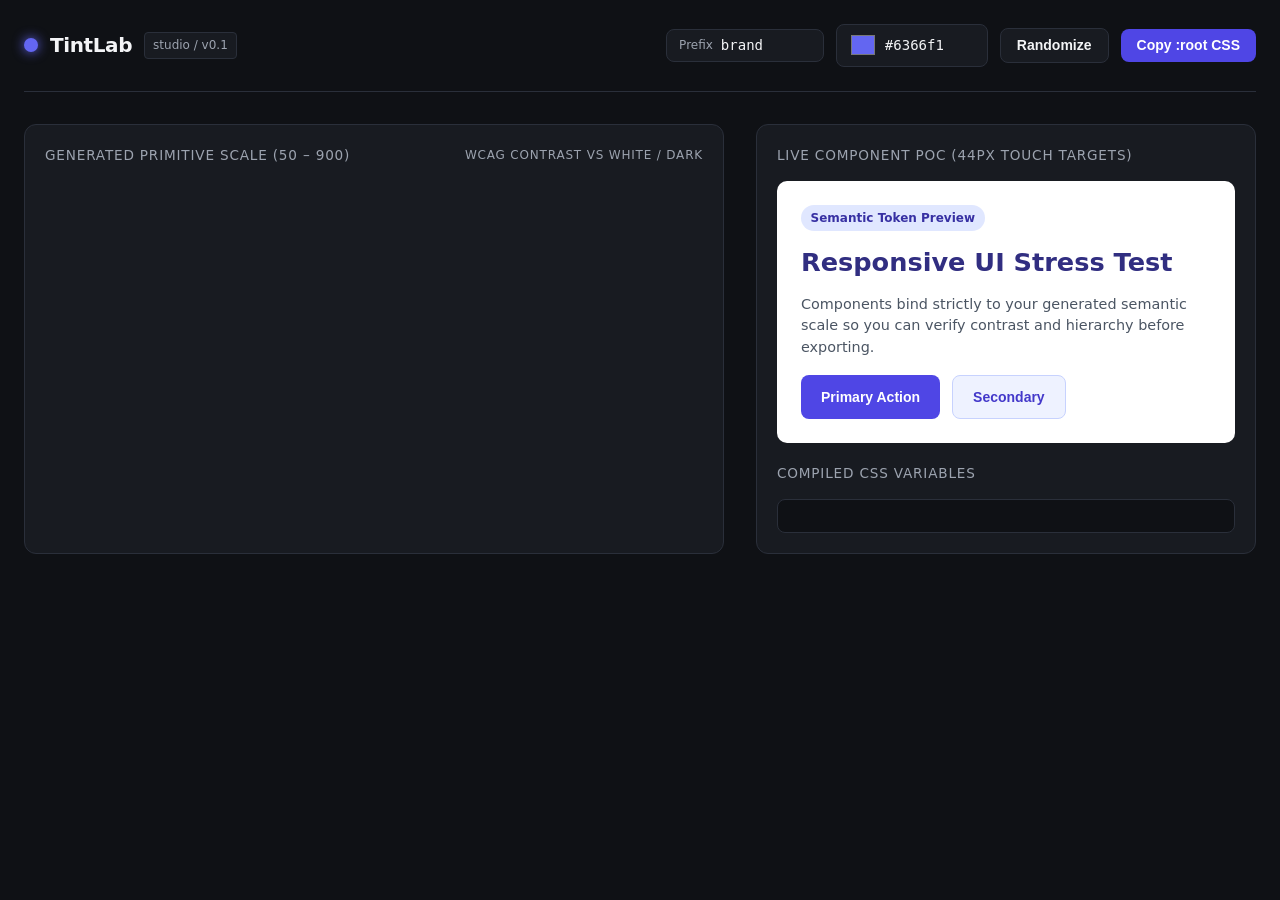
==== studio/index.html @ 398e1f8b "Add initial HTML structure for TintLab studio" ====
<!DOCTYPE html>
<html lang="en">
<head>
  <meta charset="UTF-8" />
  <meta name="viewport" content="width=device-width, initial-scale=1.0" />
  <title>TintLab — Design Token Studio</title>
  <style>
    :root {
      --studio-bg: #0f1115;
      --studio-surface: #181b21;
      --studio-border: #2a2f3a;
      --studio-text: #f3f4f6;
      --studio-muted: #9ca3af;
      --studio-accent: #6366f1;
      --font-sans: system-ui, -apple-system, BlinkMacSystemFont, "Segoe UI", Roboto, sans-serif;
      --font-mono: ui-monospace, SFMono-Regular, Menlo, Monaco, Consolas, monospace;

      /* Dynamic Generated Tokens (Updated by color-picker.js) */
      --color-brand-50: #eef2ff;
      --color-brand-100: #e0e7ff;
      --color-brand-200: #c7d2fe;
      --color-brand-300: #a5b4fc;
      --color-brand-400: #818cf8;
      --color-brand-500: #6366f1;
      --color-brand-600: #4f46e5;
      --color-brand-700: #4338ca;
      --color-brand-800: #3730a3;
      --color-brand-900: #312e81;
    }

    * {
      box-sizing: border-box;
      margin: 0;
      padding: 0;
    }

    body {
      background-color: var(--studio-bg);
      color: var(--studio-text);
      font-family: var(--font-sans);
      line-height: 1.5;
      padding: 1.5rem;
    }

    header {
      display: flex;
      flex-wrap: wrap;
      justify-content: space-between;
      align-items: center;
      gap: 1rem;
      padding-bottom: 1.5rem;
      border-bottom: 1px solid var(--studio-border);
      margin-bottom: 2rem;
    }

    .brand {
      display: flex;
      align-items: center;
      gap: 0.75rem;
    }

    .brand-dot {
      width: 14px;
      height: 14px;
      border-radius: 50%;
      background: var(--color-brand-500);
      box-shadow: 0 0 12px var(--color-brand-500);
    }

    .brand h1 {
      font-size: 1.25rem;
      font-weight: 700;
      letter-spacing: -0.02em;
    }

    .brand span {
      font-size: 0.75rem;
      color: var(--studio-muted);
      background: var(--studio-surface);
      padding: 0.2rem 0.5rem;
      border-radius: 4px;
      border: 1px solid var(--studio-border);
    }

    .controls {
      display: flex;
      flex-wrap: wrap;
      align-items: center;
      gap: 0.75rem;
    }

    .control-group {
      display: flex;
      align-items: center;
      gap: 0.5rem;
      background: var(--studio-surface);
      border: 1px solid var(--studio-border);
      padding: 0.4rem 0.75rem;
      border-radius: 8px;
    }

    input[type="color"] {
      border: none;
      width: 28px;
      height: 28px;
      background: transparent;
      cursor: pointer;
    }

    input[type="text"] {
      background: transparent;
      border: none;
      color: var(--studio-text);
      font-family: var(--font-mono);
      font-size: 0.875rem;
      width: 90px;
      outline: none;
    }

    button {
      background: var(--color-brand-600);
      color: #ffffff;
      border: none;
      padding: 0.55rem 1rem;
      border-radius: 8px;
      font-weight: 600;
      font-size: 0.875rem;
      cursor: pointer;
      transition: opacity 0.15s ease;
    }

    button:hover {
      opacity: 0.9;
    }

    button.secondary {
      background: var(--studio-surface);
      border: 1px solid var(--studio-border);
      color: var(--studio-text);
    }

    .grid-layout {
      display: grid;
      grid-template-columns: 1fr;
      gap: 2rem;
    }

    @media (min-width: 960px) {
      .grid-layout {
        grid-template-columns: 1.4fr 1fr;
      }
    }

    .panel {
      background: var(--studio-surface);
      border: 1px solid var(--studio-border);
      border-radius: 12px;
      padding: 1.25rem;
    }

    .panel-title {
      font-size: 0.85rem;
      text-transform: uppercase;
      letter-spacing: 0.06em;
      color: var(--studio-muted);
      margin-bottom: 1rem;
      display: flex;
      justify-content: space-between;
      align-items: center;
    }

    /* Swatch Scale Grid */
    .swatch-grid {
      display: grid;
      grid-template-columns: repeat(auto-fill, minmax(115px, 1fr));
      gap: 0.75rem;
    }

    .swatch-card {
      border-radius: 8px;
      overflow: hidden;
      border: 1px solid var(--studio-border);
      background: var(--studio-bg);
    }

    .swatch-color {
      height: 76px;
      padding: 0.5rem;
      display: flex;
      flex-direction: column;
      justify-content: space-between;
      font-family: var(--font-mono);
      font-size: 0.7rem;
    }

    .contrast-badges {
      display: flex;
      gap: 4px;
    }

    .badge {
      padding: 1px 4px;
      border-radius: 3px;
      font-weight: 700;
      font-size: 0.65rem;
    }

    .swatch-meta {
      padding: 0.5rem;
      font-family: var(--font-mono);
      font-size: 0.75rem;
    }

    .swatch-step {
      font-weight: 700;
      color: var(--studio-text);
    }

    .swatch-hex {
      color: var(--studio-muted);
      cursor: pointer;
    }

    /* Live POC Preview Card */
    .poc-preview {
      background: #ffffff;
      color: #111827;
      border-radius: 10px;
      padding: 1.5rem;
      display: flex;
      flex-direction: column;
      gap: 1rem;
      margin-bottom: 1.25rem;
    }

    .poc-tag {
      display: inline-block;
      width: fit-content;
      background: var(--color-brand-100);
      color: var(--color-brand-800);
      font-size: 0.75rem;
      font-weight: 600;
      padding: 0.25rem 0.6rem;
      border-radius: 999px;
    }

    .poc-preview h2 {
      font-size: clamp(1.25rem, 2.5vw, 1.6rem);
      line-height: 1.2;
      color: var(--color-brand-900);
    }

    .poc-preview p {
      font-size: 0.9rem;
      color: #4b5563;
    }

    .poc-actions {
      display: flex;
      gap: 0.75rem;
      flex-wrap: wrap;
    }

    .poc-btn-primary {
      background: var(--color-brand-600);
      color: #ffffff;
      min-height: 44px; /* Mobile touch target standard */
      padding: 0 1.25rem;
    }

    .poc-btn-outline {
      background: var(--color-brand-50);
      color: var(--color-brand-700);
      border: 1px solid var(--color-brand-200);
      min-height: 44px;
      padding: 0 1.25rem;
    }

    /* Code Output Box */
    pre {
      background: var(--studio-bg);
      border: 1px solid var(--studio-border);
      border-radius: 8px;
      padding: 1rem;
      font-family: var(--font-mono);
      font-size: 0.8rem;
      color: #d1d5db;
      overflow-x: auto;
      max-height: 260px;
    }
  </style>
</head>
<body>

  <header>
    <div class="brand">
      <div class="brand-dot"></div>
      <h1>TintLab</h1>
      <span>studio / v0.1</span>
    </div>

    <div class="controls">
      <div class="control-group">
        <label for="tokenPrefix" style="font-size: 0.75rem; color: var(--studio-muted);">Prefix</label>
        <input type="text" id="tokenPrefix" value="brand" aria-label="Token Prefix" />
      </div>

      <div class="control-group">
        <input type="color" id="baseColorPicker" value="#6366f1" aria-label="Pick Base Color" />
        <input type="text" id="baseHexInput" value="#6366f1" maxlength="7" aria-label="Hex Color Value" />
      </div>

      <button class="secondary" id="randomColorBtn" type="button">Randomize</button>
      <button id="copyCssBtn" type="button">Copy :root CSS</button>
    </div>
  </header>

  <main class="grid-layout">
    <!-- Left Column: Generated 10-Step Token Scale -->
    <section class="panel">
      <div class="panel-title">
        <span>Generated Primitive Scale (50 – 900)</span>
        <span style="font-size: 0.75rem;">WCAG Contrast vs White / Dark</span>
      </div>
      <div class="swatch-grid" id="swatchGrid"></div>
    </section>

    <!-- Right Column: Live Mobile/Desktop POC & CSS Output -->
    <section class="panel">
      <div class="panel-title">
        <span>Live Component POC (44px Touch Targets)</span>
      </div>

      <div class="poc-preview">
        <span class="poc-tag">Semantic Token Preview</span>
        <h2>Responsive UI Stress Test</h2>
        <p>Components bind strictly to your generated semantic scale so you can verify contrast and hierarchy before exporting.</p>
        <div class="poc-actions">
          <button class="poc-btn-primary" type="button">Primary Action</button>
          <button class="poc-btn-outline" type="button">Secondary</button>
        </div>
      </div>

      <div class="panel-title">
        <span>Compiled CSS Variables</span>
        <span id="copyStatus" style="color: #34d399; font-size: 0.75rem;"></span>
      </div>
      <pre id="cssOutput"></pre>
    </section>
  </main>

  <script src="./color-picker.js"></script>
</body>
</html>
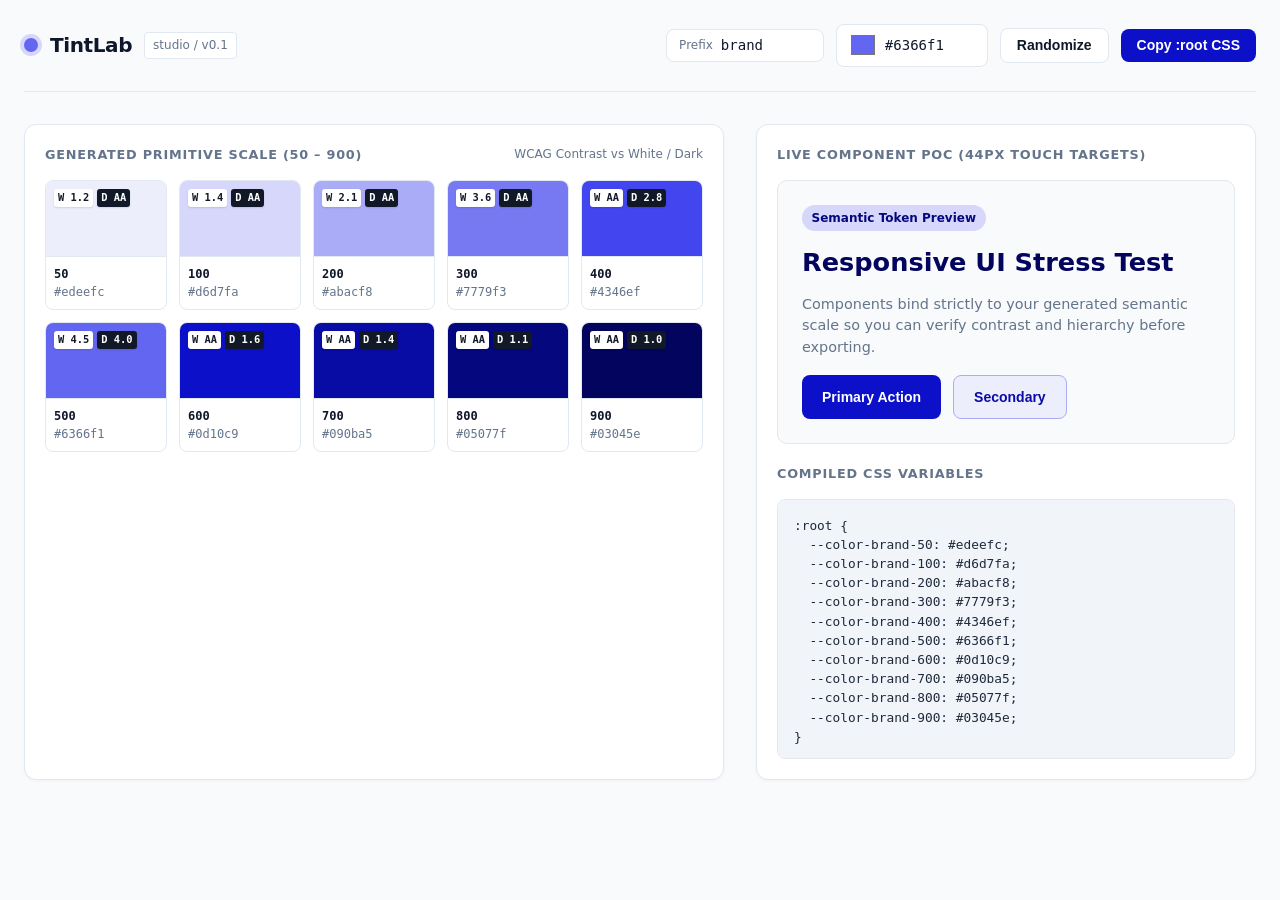
==== commit 29d500d4: "Refactor styles by linking external CSS files Removed inline styles and added external CSS links for" ====
--- a/studio/index.html
+++ b/studio/index.html
@@ -4,291 +4,8 @@
   <meta charset="UTF-8" />
   <meta name="viewport" content="width=device-width, initial-scale=1.0" />
   <title>TintLab — Design Token Studio</title>
-  <style>
-    :root {
-      --studio-bg: #0f1115;
-      --studio-surface: #181b21;
-      --studio-border: #2a2f3a;
-      --studio-text: #f3f4f6;
-      --studio-muted: #9ca3af;
-      --studio-accent: #6366f1;
-      --font-sans: system-ui, -apple-system, BlinkMacSystemFont, "Segoe UI", Roboto, sans-serif;
-      --font-mono: ui-monospace, SFMono-Regular, Menlo, Monaco, Consolas, monospace;
-
-      /* Dynamic Generated Tokens (Updated by color-picker.js) */
-      --color-brand-50: #eef2ff;
-      --color-brand-100: #e0e7ff;
-      --color-brand-200: #c7d2fe;
-      --color-brand-300: #a5b4fc;
-      --color-brand-400: #818cf8;
-      --color-brand-500: #6366f1;
-      --color-brand-600: #4f46e5;
-      --color-brand-700: #4338ca;
-      --color-brand-800: #3730a3;
-      --color-brand-900: #312e81;
-    }
-
-    * {
-      box-sizing: border-box;
-      margin: 0;
-      padding: 0;
-    }
-
-    body {
-      background-color: var(--studio-bg);
-      color: var(--studio-text);
-      font-family: var(--font-sans);
-      line-height: 1.5;
-      padding: 1.5rem;
-    }
-
-    header {
-      display: flex;
-      flex-wrap: wrap;
-      justify-content: space-between;
-      align-items: center;
-      gap: 1rem;
-      padding-bottom: 1.5rem;
-      border-bottom: 1px solid var(--studio-border);
-      margin-bottom: 2rem;
-    }
-
-    .brand {
-      display: flex;
-      align-items: center;
-      gap: 0.75rem;
-    }
-
-    .brand-dot {
-      width: 14px;
-      height: 14px;
-      border-radius: 50%;
-      background: var(--color-brand-500);
-      box-shadow: 0 0 12px var(--color-brand-500);
-    }
-
-    .brand h1 {
-      font-size: 1.25rem;
-      font-weight: 700;
-      letter-spacing: -0.02em;
-    }
-
-    .brand span {
-      font-size: 0.75rem;
-      color: var(--studio-muted);
-      background: var(--studio-surface);
-      padding: 0.2rem 0.5rem;
-      border-radius: 4px;
-      border: 1px solid var(--studio-border);
-    }
-
-    .controls {
-      display: flex;
-      flex-wrap: wrap;
-      align-items: center;
-      gap: 0.75rem;
-    }
-
-    .control-group {
-      display: flex;
-      align-items: center;
-      gap: 0.5rem;
-      background: var(--studio-surface);
-      border: 1px solid var(--studio-border);
-      padding: 0.4rem 0.75rem;
-      border-radius: 8px;
-    }
-
-    input[type="color"] {
-      border: none;
-      width: 28px;
-      height: 28px;
-      background: transparent;
-      cursor: pointer;
-    }
-
-    input[type="text"] {
-      background: transparent;
-      border: none;
-      color: var(--studio-text);
-      font-family: var(--font-mono);
-      font-size: 0.875rem;
-      width: 90px;
-      outline: none;
-    }
-
-    button {
-      background: var(--color-brand-600);
-      color: #ffffff;
-      border: none;
-      padding: 0.55rem 1rem;
-      border-radius: 8px;
-      font-weight: 600;
-      font-size: 0.875rem;
-      cursor: pointer;
-      transition: opacity 0.15s ease;
-    }
-
-    button:hover {
-      opacity: 0.9;
-    }
-
-    button.secondary {
-      background: var(--studio-surface);
-      border: 1px solid var(--studio-border);
-      color: var(--studio-text);
-    }
-
-    .grid-layout {
-      display: grid;
-      grid-template-columns: 1fr;
-      gap: 2rem;
-    }
-
-    @media (min-width: 960px) {
-      .grid-layout {
-        grid-template-columns: 1.4fr 1fr;
-      }
-    }
-
-    .panel {
-      background: var(--studio-surface);
-      border: 1px solid var(--studio-border);
-      border-radius: 12px;
-      padding: 1.25rem;
-    }
-
-    .panel-title {
-      font-size: 0.85rem;
-      text-transform: uppercase;
-      letter-spacing: 0.06em;
-      color: var(--studio-muted);
-      margin-bottom: 1rem;
-      display: flex;
-      justify-content: space-between;
-      align-items: center;
-    }
-
-    /* Swatch Scale Grid */
-    .swatch-grid {
-      display: grid;
-      grid-template-columns: repeat(auto-fill, minmax(115px, 1fr));
-      gap: 0.75rem;
-    }
-
-    .swatch-card {
-      border-radius: 8px;
-      overflow: hidden;
-      border: 1px solid var(--studio-border);
-      background: var(--studio-bg);
-    }
-
-    .swatch-color {
-      height: 76px;
-      padding: 0.5rem;
-      display: flex;
-      flex-direction: column;
-      justify-content: space-between;
-      font-family: var(--font-mono);
-      font-size: 0.7rem;
-    }
-
-    .contrast-badges {
-      display: flex;
-      gap: 4px;
-    }
-
-    .badge {
-      padding: 1px 4px;
-      border-radius: 3px;
-      font-weight: 700;
-      font-size: 0.65rem;
-    }
-
-    .swatch-meta {
-      padding: 0.5rem;
-      font-family: var(--font-mono);
-      font-size: 0.75rem;
-    }
-
-    .swatch-step {
-      font-weight: 700;
-      color: var(--studio-text);
-    }
-
-    .swatch-hex {
-      color: var(--studio-muted);
-      cursor: pointer;
-    }
-
-    /* Live POC Preview Card */
-    .poc-preview {
-      background: #ffffff;
-      color: #111827;
-      border-radius: 10px;
-      padding: 1.5rem;
-      display: flex;
-      flex-direction: column;
-      gap: 1rem;
-      margin-bottom: 1.25rem;
-    }
-
-    .poc-tag {
-      display: inline-block;
-      width: fit-content;
-      background: var(--color-brand-100);
-      color: var(--color-brand-800);
-      font-size: 0.75rem;
-      font-weight: 600;
-      padding: 0.25rem 0.6rem;
-      border-radius: 999px;
-    }
-
-    .poc-preview h2 {
-      font-size: clamp(1.25rem, 2.5vw, 1.6rem);
-      line-height: 1.2;
-      color: var(--color-brand-900);
-    }
-
-    .poc-preview p {
-      font-size: 0.9rem;
-      color: #4b5563;
-    }
-
-    .poc-actions {
-      display: flex;
-      gap: 0.75rem;
-      flex-wrap: wrap;
-    }
-
-    .poc-btn-primary {
-      background: var(--color-brand-600);
-      color: #ffffff;
-      min-height: 44px; /* Mobile touch target standard */
-      padding: 0 1.25rem;
-    }
-
-    .poc-btn-outline {
-      background: var(--color-brand-50);
-      color: var(--color-brand-700);
-      border: 1px solid var(--color-brand-200);
-      min-height: 44px;
-      padding: 0 1.25rem;
-    }
-
-    /* Code Output Box */
-    pre {
-      background: var(--studio-bg);
-      border: 1px solid var(--studio-border);
-      border-radius: 8px;
-      padding: 1rem;
-      font-family: var(--font-mono);
-      font-size: 0.8rem;
-      color: #d1d5db;
-      overflow-x: auto;
-      max-height: 260px;
-    }
-  </style>
+  <link rel="stylesheet" href="./tokens.css" />
+  <link rel="stylesheet" href="./studio.css" />
 </head>
 <body>
 
@@ -301,7 +18,7 @@
 
     <div class="controls">
       <div class="control-group">
-        <label for="tokenPrefix" style="font-size: 0.75rem; color: var(--studio-muted);">Prefix</label>
+        <label class="control-label" for="tokenPrefix">Prefix</label>
         <input type="text" id="tokenPrefix" value="brand" aria-label="Token Prefix" />
       </div>
 
@@ -320,7 +37,7 @@
     <section class="panel">
       <div class="panel-title">
         <span>Generated Primitive Scale (50 – 900)</span>
-        <span style="font-size: 0.75rem;">WCAG Contrast vs White / Dark</span>
+        <span class="panel-subtitle">WCAG Contrast vs White / Dark</span>
       </div>
       <div class="swatch-grid" id="swatchGrid"></div>
     </section>
@@ -343,7 +60,7 @@
 
       <div class="panel-title">
         <span>Compiled CSS Variables</span>
-        <span id="copyStatus" style="color: #34d399; font-size: 0.75rem;"></span>
+        <span class="status-text" id="copyStatus"></span>
       </div>
       <pre id="cssOutput"></pre>
     </section>
--- a/studio/tokens.css
+++ b/studio/tokens.css
@@ -0,0 +1,27 @@
+:root {
+  /* Studio Light Theme Surfaces & Typography */
+  --studio-bg: #f8fafc;
+  --studio-surface: #ffffff;
+  --studio-surface-subtle: #f1f5f9;
+  --studio-border: #e2e8f0;
+  --studio-text: #0f172a;
+  --studio-muted: #64748b;
+  --studio-code-bg: #f1f5f9;
+  --studio-code-text: #1e293b;
+  --studio-success: #059669;
+
+  --font-sans: system-ui, -apple-system, BlinkMacSystemFont, "Segoe UI", Roboto, sans-serif;
+  --font-mono: ui-monospace, SFMono-Regular, Menlo, Monaco, Consolas, monospace;
+
+  /* Dynamic Generated Tokens (Updated live by color-picker.js) */
+  --color-brand-50: #eef2ff;
+  --color-brand-100: #e0e7ff;
+  --color-brand-200: #c7d2fe;
+  --color-brand-300: #a5b4fc;
+  --color-brand-400: #818cf8;
+  --color-brand-500: #6366f1;
+  --color-brand-600: #4f46e5;
+  --color-brand-700: #4338ca;
+  --color-brand-800: #3730a3;
+  --color-brand-900: #312e81;
+}
--- a/studio/studio.css
+++ b/studio/studio.css
@@ -0,0 +1,292 @@
+* {
+  box-sizing: border-box;
+  margin: 0;
+  padding: 0;
+}
+
+body {
+  background-color: var(--studio-bg);
+  color: var(--studio-text);
+  font-family: var(--font-sans);
+  line-height: 1.5;
+  padding: 1.5rem;
+}
+
+header {
+  display: flex;
+  flex-wrap: wrap;
+  justify-content: space-between;
+  align-items: center;
+  gap: 1rem;
+  padding-bottom: 1.5rem;
+  border-bottom: 1px solid var(--studio-border);
+  margin-bottom: 2rem;
+}
+
+.brand {
+  display: flex;
+  align-items: center;
+  gap: 0.75rem;
+}
+
+.brand-dot {
+  width: 14px;
+  height: 14px;
+  border-radius: 50%;
+  background: var(--color-brand-500);
+  box-shadow: 0 0 0 4px var(--color-brand-100);
+}
+
+.brand h1 {
+  font-size: 1.25rem;
+  font-weight: 700;
+  letter-spacing: -0.02em;
+}
+
+.brand span {
+  font-size: 0.75rem;
+  color: var(--studio-muted);
+  background: var(--studio-surface);
+  padding: 0.2rem 0.5rem;
+  border-radius: 4px;
+  border: 1px solid var(--studio-border);
+}
+
+.controls {
+  display: flex;
+  flex-wrap: wrap;
+  align-items: center;
+  gap: 0.75rem;
+}
+
+.control-group {
+  display: flex;
+  align-items: center;
+  gap: 0.5rem;
+  background: var(--studio-surface);
+  border: 1px solid var(--studio-border);
+  padding: 0.4rem 0.75rem;
+  border-radius: 8px;
+}
+
+.control-label {
+  font-size: 0.75rem;
+  color: var(--studio-muted);
+}
+
+input[type="color"] {
+  border: none;
+  width: 28px;
+  height: 28px;
+  background: transparent;
+  cursor: pointer;
+}
+
+input[type="text"] {
+  background: transparent;
+  border: none;
+  color: var(--studio-text);
+  font-family: var(--font-mono);
+  font-size: 0.875rem;
+  width: 90px;
+  outline: none;
+}
+
+button {
+  background: var(--color-brand-600);
+  color: #ffffff;
+  border: none;
+  padding: 0.55rem 1rem;
+  border-radius: 8px;
+  font-weight: 600;
+  font-size: 0.875rem;
+  cursor: pointer;
+  transition: opacity 0.15s ease;
+}
+
+button:hover {
+  opacity: 0.92;
+}
+
+button.secondary {
+  background: var(--studio-surface);
+  border: 1px solid var(--studio-border);
+  color: var(--studio-text);
+}
+
+button.secondary:hover {
+  background: var(--studio-surface-subtle);
+}
+
+.grid-layout {
+  display: grid;
+  grid-template-columns: 1fr;
+  gap: 2rem;
+}
+
+@media (min-width: 960px) {
+  .grid-layout {
+    grid-template-columns: 1.4fr 1fr;
+  }
+}
+
+.panel {
+  background: var(--studio-surface);
+  border: 1px solid var(--studio-border);
+  border-radius: 12px;
+  padding: 1.25rem;
+  box-shadow: 0 1px 3px rgba(15, 23, 42, 0.04);
+}
+
+.panel-title {
+  font-size: 0.8rem;
+  font-weight: 600;
+  text-transform: uppercase;
+  letter-spacing: 0.06em;
+  color: var(--studio-muted);
+  margin-bottom: 1rem;
+  display: flex;
+  justify-content: space-between;
+  align-items: center;
+}
+
+.panel-subtitle {
+  font-size: 0.75rem;
+  text-transform: none;
+  letter-spacing: normal;
+  font-weight: 400;
+}
+
+.status-text {
+  color: var(--studio-success);
+  font-size: 0.75rem;
+  text-transform: none;
+  letter-spacing: normal;
+}
+
+/* Swatch Scale Grid */
+.swatch-grid {
+  display: grid;
+  grid-template-columns: repeat(auto-fill, minmax(115px, 1fr));
+  gap: 0.75rem;
+}
+
+.swatch-card {
+  border-radius: 8px;
+  overflow: hidden;
+  border: 1px solid var(--studio-border);
+  background: var(--studio-surface);
+}
+
+.swatch-color {
+  height: 76px;
+  padding: 0.5rem;
+  display: flex;
+  flex-direction: column;
+  justify-content: space-between;
+  font-family: var(--font-mono);
+  font-size: 0.7rem;
+  border-bottom: 1px solid var(--studio-border);
+}
+
+.contrast-badges {
+  display: flex;
+  gap: 4px;
+}
+
+.badge {
+  padding: 1px 4px;
+  border-radius: 3px;
+  font-weight: 700;
+  font-size: 0.65rem;
+  box-shadow: 0 1px 2px rgba(0, 0, 0, 0.12);
+}
+
+.swatch-meta {
+  padding: 0.5rem;
+  font-family: var(--font-mono);
+  font-size: 0.75rem;
+}
+
+.swatch-step {
+  font-weight: 700;
+  color: var(--studio-text);
+}
+
+.swatch-hex {
+  color: var(--studio-muted);
+  cursor: pointer;
+}
+
+.swatch-hex:hover {
+  color: var(--color-brand-600);
+}
+
+/* Live POC Preview Card */
+.poc-preview {
+  background: var(--studio-bg);
+  color: var(--studio-text);
+  border: 1px solid var(--studio-border);
+  border-radius: 10px;
+  padding: 1.5rem;
+  display: flex;
+  flex-direction: column;
+  gap: 1rem;
+  margin-bottom: 1.25rem;
+}
+
+.poc-tag {
+  display: inline-block;
+  width: fit-content;
+  background: var(--color-brand-100);
+  color: var(--color-brand-800);
+  font-size: 0.75rem;
+  font-weight: 600;
+  padding: 0.25rem 0.6rem;
+  border-radius: 999px;
+}
+
+.poc-preview h2 {
+  font-size: clamp(1.25rem, 2.5vw, 1.6rem);
+  line-height: 1.2;
+  color: var(--color-brand-900);
+}
+
+.poc-preview p {
+  font-size: 0.9rem;
+  color: var(--studio-muted);
+}
+
+.poc-actions {
+  display: flex;
+  gap: 0.75rem;
+  flex-wrap: wrap;
+}
+
+.poc-btn-primary {
+  background: var(--color-brand-600);
+  color: #ffffff;
+  min-height: 44px;
+  padding: 0 1.25rem;
+}
+
+.poc-btn-outline {
+  background: var(--color-brand-50);
+  color: var(--color-brand-700);
+  border: 1px solid var(--color-brand-200);
+  min-height: 44px;
+  padding: 0 1.25rem;
+}
+
+/* Code Output Box */
+pre {
+  background: var(--studio-code-bg);
+  border: 1px solid var(--studio-border);
+  border-radius: 8px;
+  padding: 1rem;
+  font-family: var(--font-mono);
+  font-size: 0.8rem;
+  color: var(--studio-code-text);
+  overflow-x: auto;
+  max-height: 260px;
+}
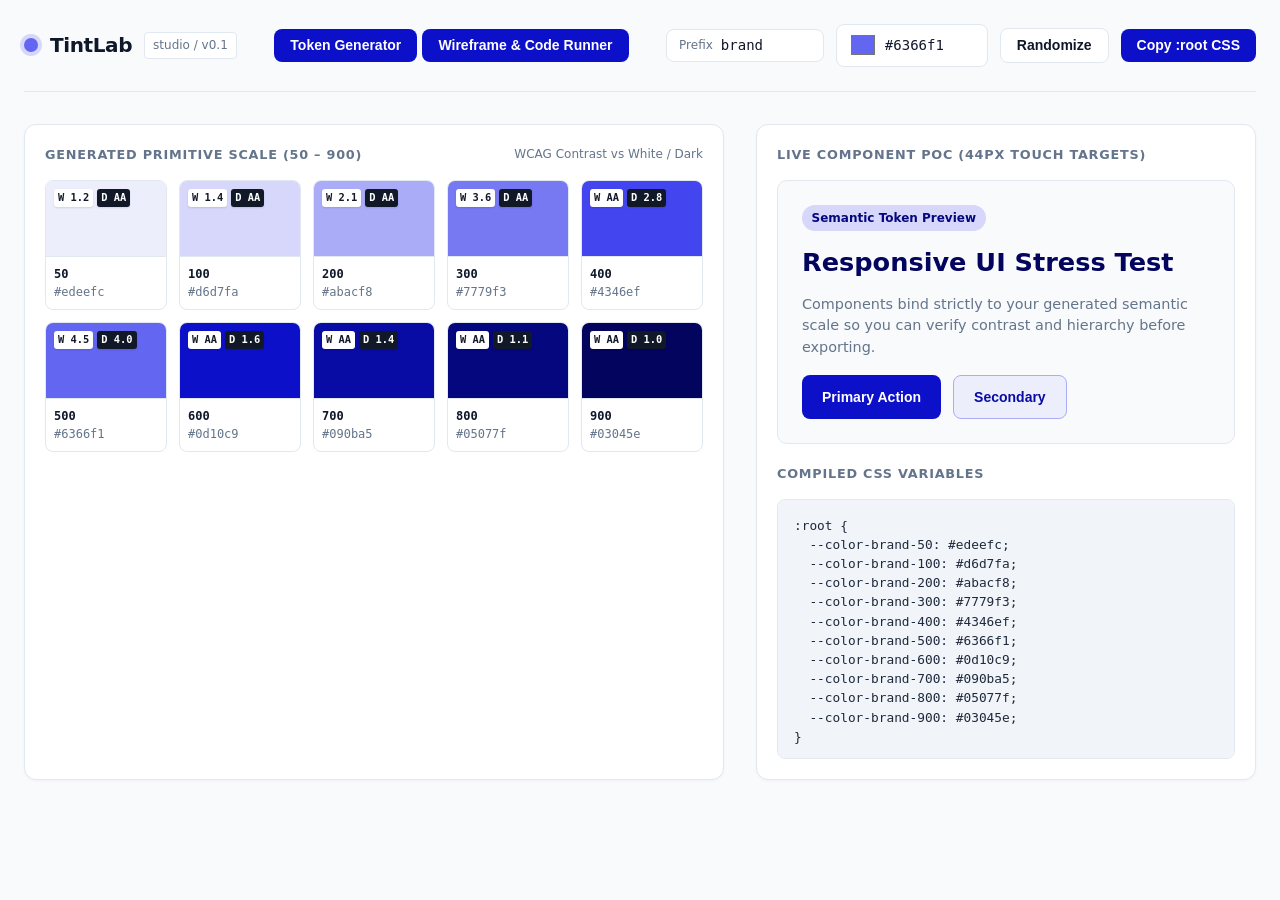
==== commit 35d2487c: "Add workspace tabs for Token Generator and Builder" ====
--- a/studio/index.html
+++ b/studio/index.html
@@ -16,6 +16,30 @@
       <span>studio / v0.1</span>
     </div>
 
+    <!-- Workspace Tabs -->
+    <nav class="studio-tabs" role="tablist" aria-label="Studio Workspace">
+      <button
+        type="button"
+        class="tab-btn active"
+        id="tab-tokens"
+        role="tab"
+        aria-selected="true"
+        aria-controls="panel-tokens"
+      >
+        Token Generator
+      </button>
+      <button
+        type="button"
+        class="tab-btn"
+        id="tab-builder"
+        role="tab"
+        aria-selected="false"
+        aria-controls="panel-builder"
+      >
+        Wireframe &amp; Code Runner
+      </button>
+    </nav>
+
     <div class="controls">
       <div class="control-group">
         <label class="control-label" for="tokenPrefix">Prefix</label>
@@ -32,7 +56,8 @@
     </div>
   </header>
 
-  <main class="grid-layout">
+  <!-- TAB 1: Token Generator & WCAG Contrast Scale -->
+  <main class="grid-layout tab-panel" id="panel-tokens" role="tabpanel" aria-labelledby="tab-tokens">
     <!-- Left Column: Generated 10-Step Token Scale -->
     <section class="panel">
       <div class="panel-title">
@@ -66,6 +91,78 @@
     </section>
   </main>
 
+  <!-- TAB 2: Drag/Drop Component Builder & Live Code Executor -->
+  <main class="builder-layout tab-panel" id="panel-builder" role="tabpanel" aria-labelledby="tab-builder" hidden>
+    <!-- Left Column: Component Palette & Mobile Wireframe Canvas -->
+    <section class="panel">
+      <div class="panel-title">
+        <span>Wireframe Component Builder</span>
+        <span class="panel-subtitle">Drag blocks into canvas</span>
+      </div>
+
+      <div class="component-palette">
+        <div class="component-preset" draggable="true" data-type="header">Header Block</div>
+        <div class="component-preset" draggable="true" data-type="hero">Hero Feature Box</div>
+        <div class="component-preset" draggable="true" data-type="button">Action Button</div>
+        <div class="component-preset" draggable="true" data-type="card">Content Card</div>
+      </div>
+
+      <div class="panel-title">
+        <span>Mobile Viewport Canvas (375px)</span>
+        <div class="inline-actions">
+          <button type="button" class="secondary btn-sm" id="clearCanvasBtn">Clear</button>
+          <button type="button" class="btn-sm" id="loadWireframeHtmlBtn">Load into HTML</button>
+        </div>
+      </div>
+
+      <div class="canvas-wrapper">
+        <div id="canvas" aria-label="Wireframe Drop Canvas"></div>
+      </div>
+    </section>
+
+    <!-- Middle Column: HTML / CSS / JS Code Editor -->
+    <section class="panel code-editor-panel">
+      <div class="panel-title">
+        <span>HTML</span>
+        <button type="button" class="secondary btn-sm" id="syncFromCanvasBtn">Load from Wireframe</button>
+      </div>
+      <textarea
+        id="html-input"
+        spellcheck="false"
+        placeholder="<h1>Hello TintLab!</h1>&#10;<p>Drag blocks on the left or write custom HTML here.</p>"
+      ></textarea>
+
+      <div class="panel-title">
+        <span>CSS</span>
+        <button type="button" class="secondary btn-sm" id="loadTokenCssBtn">Insert :root Tokens</button>
+      </div>
+      <textarea
+        id="css-input"
+        spellcheck="false"
+        placeholder="body { font-family: system-ui, sans-serif; padding: 1rem; }&#10;h1 { color: var(--color-brand-700); }"
+      ></textarea>
+
+      <div class="panel-title">
+        <span>JavaScript</span>
+        <span class="panel-subtitle">Runs inside preview</span>
+      </div>
+      <textarea
+        id="js-input"
+        spellcheck="false"
+        placeholder="// Optional interactive script"
+      ></textarea>
+    </section>
+
+    <!-- Right Column: Sandboxed Live Output Frame -->
+    <section class="panel preview-panel">
+      <div class="panel-title">
+        <span>Live Execution Preview</span>
+        <button type="button" class="secondary btn-sm" id="exportBundleBtn">Copy HTML Bundle</button>
+      </div>
+      <iframe id="results-output" title="Live Code Preview" sandbox="allow-scripts"></iframe>
+    </section>
+  </main>
+
   <script src="./color-picker.js"></script>
 </body>
 </html>
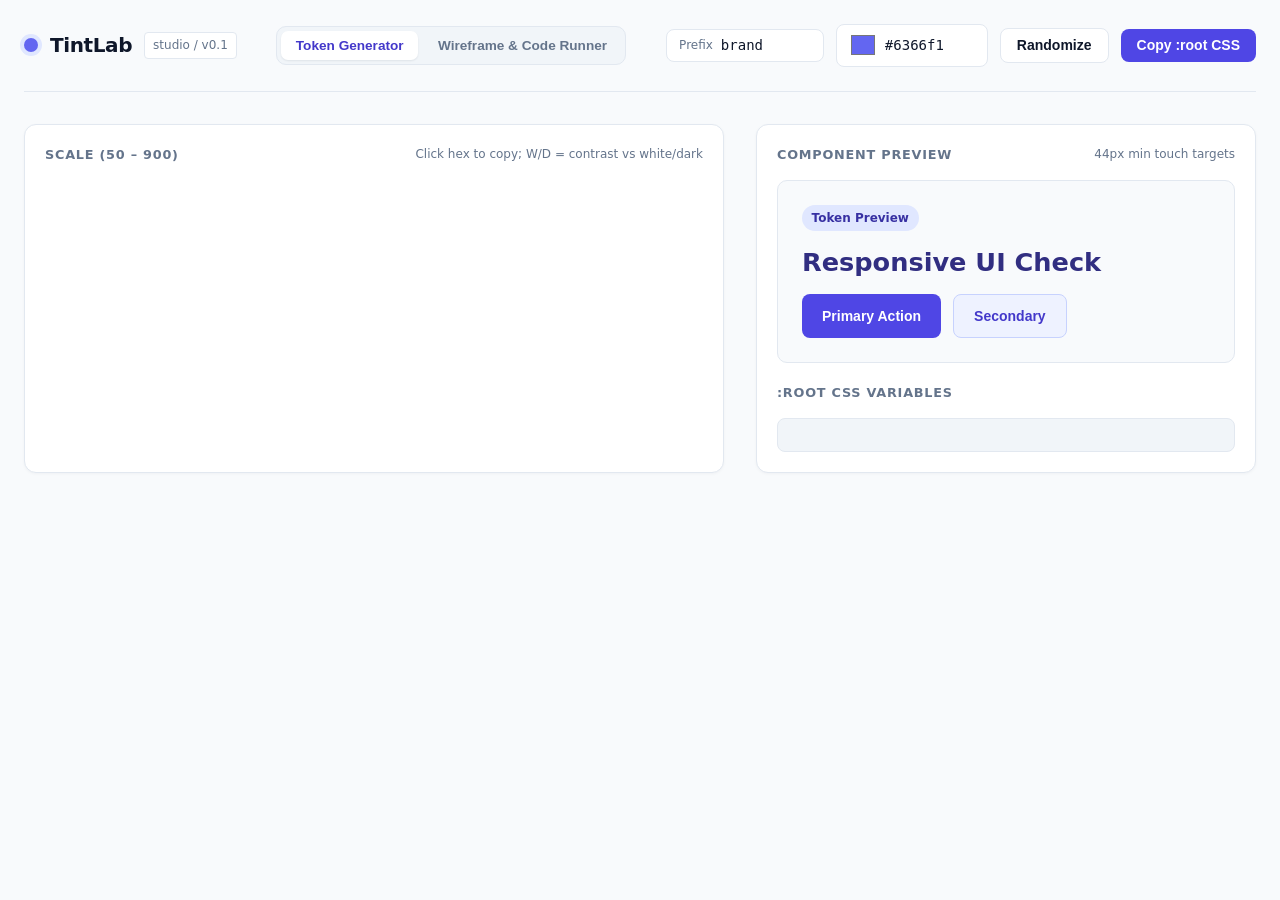
==== commit d7f04002: "Refactor HTML structure and update component labels" ====
--- a/studio/index.html
+++ b/studio/index.html
@@ -16,7 +16,6 @@
       <span>studio / v0.1</span>
     </div>
 
-    <!-- Workspace Tabs -->
     <nav class="studio-tabs" role="tablist" aria-label="Studio Workspace">
       <button
         type="button"
@@ -58,25 +57,23 @@
 
   <!-- TAB 1: Token Generator & WCAG Contrast Scale -->
   <main class="grid-layout tab-panel" id="panel-tokens" role="tabpanel" aria-labelledby="tab-tokens">
-    <!-- Left Column: Generated 10-Step Token Scale -->
     <section class="panel">
       <div class="panel-title">
-        <span>Generated Primitive Scale (50 – 900)</span>
-        <span class="panel-subtitle">WCAG Contrast vs White / Dark</span>
+        <span>Scale (50 – 900)</span>
+        <span class="panel-subtitle">Click hex to copy; W/D = contrast vs white/dark</span>
       </div>
       <div class="swatch-grid" id="swatchGrid"></div>
     </section>
 
-    <!-- Right Column: Live Mobile/Desktop POC & CSS Output -->
     <section class="panel">
       <div class="panel-title">
-        <span>Live Component POC (44px Touch Targets)</span>
+        <span>Component Preview</span>
+        <span class="panel-subtitle">44px min touch targets</span>
       </div>
 
       <div class="poc-preview">
-        <span class="poc-tag">Semantic Token Preview</span>
-        <h2>Responsive UI Stress Test</h2>
-        <p>Components bind strictly to your generated semantic scale so you can verify contrast and hierarchy before exporting.</p>
+        <span class="poc-tag">Token Preview</span>
+        <h2>Responsive UI Check</h2>
         <div class="poc-actions">
           <button class="poc-btn-primary" type="button">Primary Action</button>
           <button class="poc-btn-outline" type="button">Secondary</button>
@@ -84,34 +81,59 @@
       </div>
 
       <div class="panel-title">
-        <span>Compiled CSS Variables</span>
+        <span>:root CSS Variables</span>
         <span class="status-text" id="copyStatus"></span>
       </div>
       <pre id="cssOutput"></pre>
     </section>
   </main>
 
-  <!-- TAB 2: Drag/Drop Component Builder & Live Code Executor -->
+  <!-- TAB 2: Wireframe Builder & Live Code Executor -->
   <main class="builder-layout tab-panel" id="panel-builder" role="tabpanel" aria-labelledby="tab-builder" hidden>
-    <!-- Left Column: Component Palette & Mobile Wireframe Canvas -->
+    <!-- Left Column: Top 10 Components (2 tabs x 5 rows) & 375px Canvas -->
     <section class="panel">
       <div class="panel-title">
-        <span>Wireframe Component Builder</span>
-        <span class="panel-subtitle">Drag blocks into canvas</span>
-      </div>
-
-      <div class="component-palette">
-        <div class="component-preset" draggable="true" data-type="header">Header Block</div>
-        <div class="component-preset" draggable="true" data-type="hero">Hero Feature Box</div>
-        <div class="component-preset" draggable="true" data-type="button">Action Button</div>
-        <div class="component-preset" draggable="true" data-type="card">Content Card</div>
-      </div>
-
-      <div class="panel-title">
-        <span>Mobile Viewport Canvas (375px)</span>
+        <span>Top 10 Components</span>
+        <div class="palette-tabs" role="tablist" aria-label="Component Table Pages">
+          <button
+            type="button"
+            class="palette-tab-btn active"
+            id="palette-tab-1"
+            role="tab"
+            aria-selected="true"
+            aria-controls="palette-page-1"
+          >
+            1–5
+          </button>
+          <button
+            type="button"
+            class="palette-tab-btn"
+            id="palette-tab-2"
+            role="tab"
+            aria-selected="false"
+            aria-controls="palette-page-2"
+          >
+            6–10
+          </button>
+        </div>
+      </div>
+
+      <table class="component-table" aria-label="Drag and drop wireframe components">
+        <thead>
+          <tr>
+            <th scope="col">#</th>
+            <th scope="col">Component (Drag to Canvas)</th>
+          </tr>
+        </thead>
+        <tbody id="palette-page-1" class="palette-page" role="tabpanel" aria-labelledby="palette-tab-1"></tbody>
+        <tbody id="palette-page-2" class="palette-page" role="tabpanel" aria-labelledby="palette-tab-2" hidden></tbody>
+      </table>
+
+      <div class="panel-title canvas-header">
+        <span>Canvas (375px)</span>
         <div class="inline-actions">
           <button type="button" class="secondary btn-sm" id="clearCanvasBtn">Clear</button>
-          <button type="button" class="btn-sm" id="loadWireframeHtmlBtn">Load into HTML</button>
+          <button type="button" class="btn-sm" id="loadWireframeHtmlBtn">Load to HTML</button>
         </div>
       </div>
 
@@ -120,49 +142,63 @@
       </div>
     </section>
 
-    <!-- Middle Column: HTML / CSS / JS Code Editor -->
+    <!-- Middle Column: HTML / CSS / JS Editors -->
     <section class="panel code-editor-panel">
       <div class="panel-title">
         <span>HTML</span>
-        <button type="button" class="secondary btn-sm" id="syncFromCanvasBtn">Load from Wireframe</button>
+        <div class="inline-actions">
+          <button type="button" class="secondary btn-sm" id="syncFromCanvasBtn">From Canvas</button>
+          <button type="button" class="secondary btn-sm" id="clearHtmlBtn">Clear</button>
+        </div>
       </div>
       <textarea
         id="html-input"
         spellcheck="false"
-        placeholder="<h1>Hello TintLab!</h1>&#10;<p>Drag blocks on the left or write custom HTML here.</p>"
+        placeholder="<button class='wf-btn-primary'>Click me</button>"
       ></textarea>
 
       <div class="panel-title">
         <span>CSS</span>
-        <button type="button" class="secondary btn-sm" id="loadTokenCssBtn">Insert :root Tokens</button>
+        <div class="inline-actions">
+          <button type="button" class="secondary btn-sm" id="loadTokenCssBtn">+ :root Tokens</button>
+          <button type="button" class="secondary btn-sm" id="clearCssBtn">Clear</button>
+        </div>
       </div>
       <textarea
         id="css-input"
         spellcheck="false"
-        placeholder="body { font-family: system-ui, sans-serif; padding: 1rem; }&#10;h1 { color: var(--color-brand-700); }"
+        placeholder="h1 { color: var(--color-brand-700); }"
       ></textarea>
 
       <div class="panel-title">
         <span>JavaScript</span>
-        <span class="panel-subtitle">Runs inside preview</span>
+        <div class="inline-actions">
+          <button type="button" class="secondary btn-sm" id="clearJsBtn">Clear</button>
+        </div>
       </div>
       <textarea
         id="js-input"
         spellcheck="false"
-        placeholder="// Optional interactive script"
+        placeholder="document.querySelector('button')?.addEventListener('click', () => alert('Clicked'));"
       ></textarea>
     </section>
 
     <!-- Right Column: Sandboxed Live Output Frame -->
     <section class="panel preview-panel">
       <div class="panel-title">
-        <span>Live Execution Preview</span>
-        <button type="button" class="secondary btn-sm" id="exportBundleBtn">Copy HTML Bundle</button>
+        <span>Preview</span>
+        <div class="inline-actions">
+          <button type="button" class="secondary btn-sm" id="clearPreviewBtn">Clear Preview</button>
+          <button type="button" class="secondary btn-sm" id="exportBundleBtn">Copy HTML</button>
+        </div>
       </div>
       <iframe id="results-output" title="Live Code Preview" sandbox="allow-scripts"></iframe>
     </section>
   </main>
 
-  <script src="./color-picker.js"></script>
+  <script src="./tokens.js" defer></script>
+  <script src="./builder.js" defer></script>
+  <script src="./runner.js" defer></script>
+  <script src="./studio.js" defer></script>
 </body>
 </html>
--- a/studio/studio.css
+++ b/studio/studio.css
@@ -52,6 +52,38 @@
   border: 1px solid var(--studio-border);
 }
 
+/* Studio Mode Tabs */
+.studio-tabs {
+  display: flex;
+  align-items: center;
+  gap: 0.35rem;
+  background: var(--studio-surface-subtle);
+  border: 1px solid var(--studio-border);
+  padding: 0.25rem;
+  border-radius: 10px;
+}
+
+.tab-btn {
+  background: transparent;
+  color: var(--studio-muted);
+  border: none;
+  padding: 0.45rem 0.9rem;
+  border-radius: 7px;
+  font-size: 0.85rem;
+  font-weight: 600;
+}
+
+.tab-btn:hover {
+  color: var(--studio-text);
+  opacity: 1;
+}
+
+.tab-btn.active {
+  background: var(--studio-surface);
+  color: var(--color-brand-700);
+  box-shadow: 0 1px 2px rgba(15, 23, 42, 0.08);
+}
+
 .controls {
   display: flex;
   flex-wrap: wrap;
@@ -101,7 +133,7 @@
   font-weight: 600;
   font-size: 0.875rem;
   cursor: pointer;
-  transition: opacity 0.15s ease;
+  transition: opacity 0.15s ease, background-color 0.15s ease;
 }
 
 button:hover {
@@ -116,6 +148,21 @@
 
 button.secondary:hover {
   background: var(--studio-surface-subtle);
+}
+
+button.btn-sm {
+  padding: 0.3rem 0.65rem;
+  font-size: 0.75rem;
+  border-radius: 6px;
+}
+
+.inline-actions {
+  display: flex;
+  gap: 0.4rem;
+}
+
+.tab-panel[hidden] {
+  display: none;
 }
 
 .grid-layout {
@@ -148,6 +195,7 @@
   display: flex;
   justify-content: space-between;
   align-items: center;
+  gap: 0.5rem;
 }
 
 .panel-subtitle {
@@ -290,3 +338,182 @@
   overflow-x: auto;
   max-height: 260px;
 }
+
+/* --- TAB 2: Wireframe Builder & Code Executor --- */
+.builder-layout {
+  display: grid;
+  grid-template-columns: 1fr;
+  gap: 1.5rem;
+  align-items: start;
+}
+
+@media (min-width: 1120px) {
+  .builder-layout {
+    grid-template-columns: 415px 1fr 1fr;
+  }
+}
+
+.component-palette {
+  display: grid;
+  grid-template-columns: 1fr 1fr;
+  gap: 0.5rem;
+  margin-bottom: 1.25rem;
+}
+
+.component-preset {
+  background: var(--studio-bg);
+  border: 1px dashed var(--color-brand-400);
+  color: var(--studio-text);
+  border-radius: 8px;
+  padding: 0.65rem 0.75rem;
+  font-size: 0.8rem;
+  font-weight: 600;
+  text-align: center;
+  cursor: grab;
+  user-select: none;
+  transition: background-color 0.15s ease, border-color 0.15s ease, color 0.15s ease;
+}
+
+.component-preset:hover {
+  background: var(--color-brand-50);
+  border-color: var(--color-brand-600);
+  color: var(--color-brand-800);
+}
+
+.component-preset:active {
+  cursor: grabbing;
+}
+
+.canvas-wrapper {
+  display: flex;
+  justify-content: center;
+  background: var(--studio-bg);
+  border: 1px solid var(--studio-border);
+  border-radius: 10px;
+  padding: 0.75rem;
+}
+
+#canvas {
+  width: 375px;
+  min-height: 540px;
+  background: var(--studio-surface);
+  border: 1px solid var(--studio-border);
+  border-radius: 8px;
+  padding: 0.85rem;
+  box-shadow: 0 2px 8px rgba(15, 23, 42, 0.05);
+  transition: outline 0.15s ease, background-color 0.15s ease;
+}
+
+#canvas.drag-over {
+  outline: 2px dashed var(--color-brand-500);
+  background: var(--color-brand-50);
+}
+
+/* Canvas Wireframe Block Preview Styles */
+#canvas .wf-header {
+  display: flex;
+  justify-content: space-between;
+  align-items: center;
+  padding: 0.65rem 0.85rem;
+  background: var(--color-brand-700);
+  color: #ffffff;
+  border-radius: 6px;
+  font-size: 0.85rem;
+  margin-bottom: 0.65rem;
+}
+
+#canvas .wf-header a {
+  color: var(--color-brand-100);
+  text-decoration: none;
+  font-size: 0.75rem;
+}
+
+#canvas .wf-hero {
+  background: var(--color-brand-50);
+  border: 1px solid var(--color-brand-200);
+  border-radius: 8px;
+  padding: 1rem;
+  margin-bottom: 0.65rem;
+}
+
+#canvas .wf-badge {
+  display: inline-block;
+  background: var(--color-brand-100);
+  color: var(--color-brand-800);
+  font-size: 0.65rem;
+  font-weight: 700;
+  padding: 0.15rem 0.5rem;
+  border-radius: 999px;
+}
+
+#canvas .wf-hero h2 {
+  font-size: 1.05rem;
+  color: var(--color-brand-900);
+  margin: 0.4rem 0 0.25rem;
+}
+
+#canvas .wf-hero p,
+#canvas .wf-card p {
+  font-size: 0.8rem;
+  color: var(--studio-muted);
+}
+
+#canvas .wf-actions {
+  margin-bottom: 0.65rem;
+}
+
+#canvas .wf-btn-primary {
+  background: var(--color-brand-600);
+  color: #ffffff;
+  min-height: 44px;
+  padding: 0 1.1rem;
+  font-size: 0.85rem;
+}
+
+#canvas .wf-card {
+  background: var(--studio-surface);
+  border: 1px solid var(--studio-border);
+  border-radius: 8px;
+  padding: 0.85rem;
+  margin-bottom: 0.65rem;
+}
+
+#canvas .wf-card h3 {
+  font-size: 0.9rem;
+  color: var(--color-brand-800);
+  margin-bottom: 0.25rem;
+}
+
+/* Code Editor Textareas & Preview Frame */
+.code-editor-panel textarea {
+  width: 100%;
+  height: 155px;
+  background: var(--studio-code-bg);
+  color: var(--studio-code-text);
+  border: 1px solid var(--studio-border);
+  border-radius: 8px;
+  padding: 0.75rem;
+  font-family: var(--font-mono);
+  font-size: 0.8rem;
+  line-height: 1.45;
+  resize: vertical;
+  margin-bottom: 1.1rem;
+  outline: none;
+}
+
+.code-editor-panel textarea:focus {
+  border-color: var(--color-brand-500);
+  box-shadow: 0 0 0 3px var(--color-brand-100);
+}
+
+.code-editor-panel textarea:last-of-type {
+  margin-bottom: 0;
+}
+
+#results-output {
+  width: 100%;
+  height: 590px;
+  border: 1px solid var(--studio-border);
+  border-radius: 8px;
+  background: #ffffff;
+}
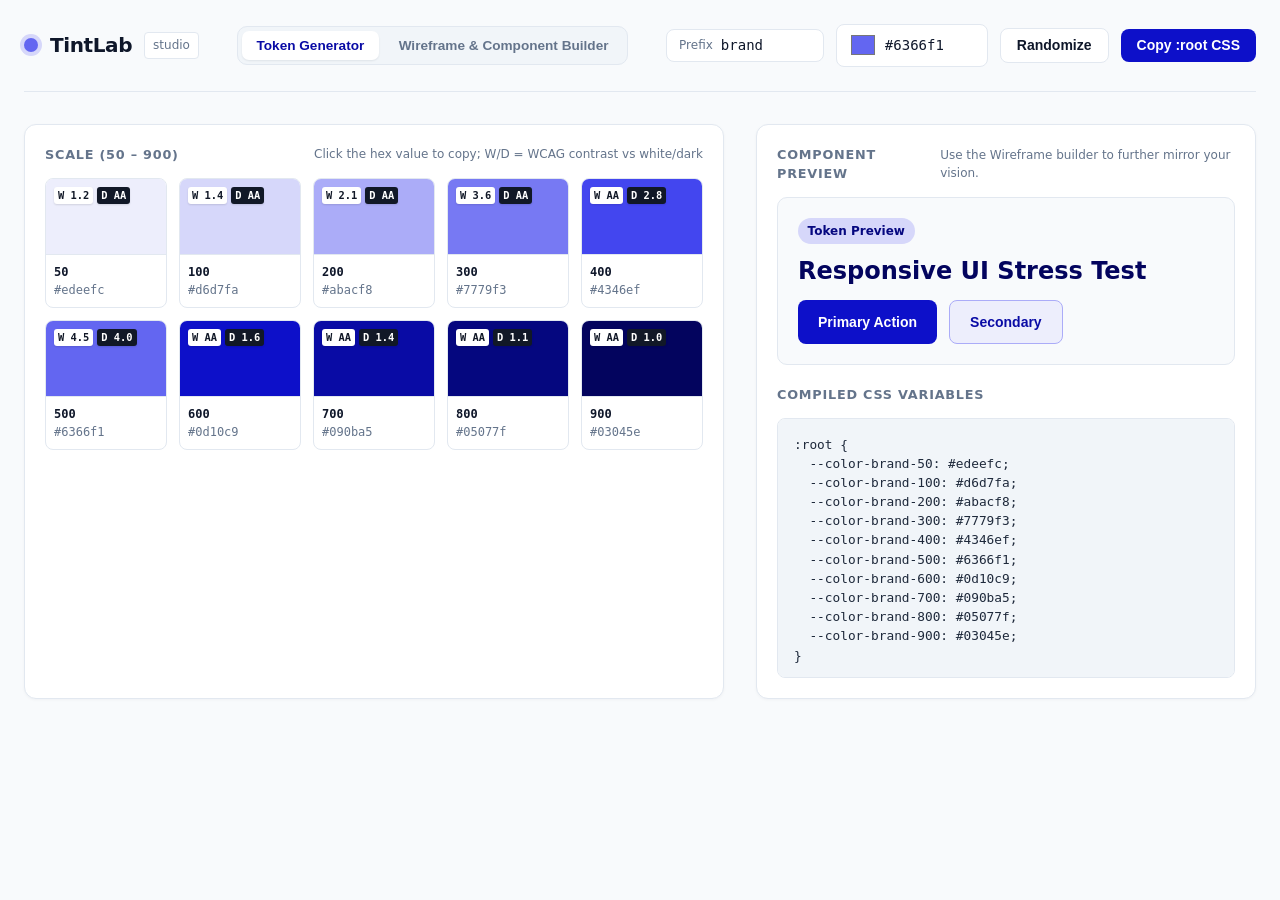
==== commit b7ce4fec: "Update index.html" ====
--- a/studio/index.html
+++ b/studio/index.html
@@ -1,5 +1,5 @@
 <!DOCTYPE html>
-<html lang="en">
+<html lang="en-US">
 <head>
   <meta charset="UTF-8" />
   <meta name="viewport" content="width=device-width, initial-scale=1.0" />
@@ -13,7 +13,7 @@
     <div class="brand">
       <div class="brand-dot"></div>
       <h1>TintLab</h1>
-      <span>studio / v0.1</span>
+      <span>studio</span>
     </div>
 
     <nav class="studio-tabs" role="tablist" aria-label="Studio Workspace">
@@ -35,7 +35,7 @@
         aria-selected="false"
         aria-controls="panel-builder"
       >
-        Wireframe &amp; Code Runner
+        Wireframe & Component Builder
       </button>
     </nav>
 
@@ -60,7 +60,7 @@
     <section class="panel">
       <div class="panel-title">
         <span>Scale (50 – 900)</span>
-        <span class="panel-subtitle">Click hex to copy; W/D = contrast vs white/dark</span>
+        <span class="panel-subtitle">Click the hex value to copy; W/D = WCAG contrast vs white/dark</span>
       </div>
       <div class="swatch-grid" id="swatchGrid"></div>
     </section>
@@ -68,12 +68,12 @@
     <section class="panel">
       <div class="panel-title">
         <span>Component Preview</span>
-        <span class="panel-subtitle">44px min touch targets</span>
+        <span class="panel-subtitle">Use the Wireframe builder to further mirror your vision.</span>
       </div>
 
       <div class="poc-preview">
         <span class="poc-tag">Token Preview</span>
-        <h2>Responsive UI Check</h2>
+        <h2>Responsive UI Stress Test</h2>
         <div class="poc-actions">
           <button class="poc-btn-primary" type="button">Primary Action</button>
           <button class="poc-btn-outline" type="button">Secondary</button>
@@ -81,7 +81,7 @@
       </div>
 
       <div class="panel-title">
-        <span>:root CSS Variables</span>
+        <span>Compiled CSS Variables</span>
         <span class="status-text" id="copyStatus"></span>
       </div>
       <pre id="cssOutput"></pre>
@@ -93,7 +93,7 @@
     <!-- Left Column: Top 10 Components (2 tabs x 5 rows) & 375px Canvas -->
     <section class="panel">
       <div class="panel-title">
-        <span>Top 10 Components</span>
+        <span>Wireframe Component Builder</span>
         <div class="palette-tabs" role="tablist" aria-label="Component Table Pages">
           <button
             type="button"
@@ -103,7 +103,7 @@
             aria-selected="true"
             aria-controls="palette-page-1"
           >
-            1–5
+            1-5
           </button>
           <button
             type="button"
@@ -113,7 +113,7 @@
             aria-selected="false"
             aria-controls="palette-page-2"
           >
-            6–10
+            6-10
           </button>
         </div>
       </div>
@@ -130,7 +130,7 @@
       </table>
 
       <div class="panel-title canvas-header">
-        <span>Canvas (375px)</span>
+        <span>Canvas (375px for Mobile-first)</span>
         <div class="inline-actions">
           <button type="button" class="secondary btn-sm" id="clearCanvasBtn">Clear</button>
           <button type="button" class="btn-sm" id="loadWireframeHtmlBtn">Load to HTML</button>
@@ -160,7 +160,7 @@
       <div class="panel-title">
         <span>CSS</span>
         <div class="inline-actions">
-          <button type="button" class="secondary btn-sm" id="loadTokenCssBtn">+ :root Tokens</button>
+          <button type="button" class="secondary btn-sm" id="loadTokenCssBtn">+ Design Tokens</button>
           <button type="button" class="secondary btn-sm" id="clearCssBtn">Clear</button>
         </div>
       </div>
--- a/studio/studio.css
+++ b/studio/studio.css
@@ -191,11 +191,15 @@
   text-transform: uppercase;
   letter-spacing: 0.06em;
   color: var(--studio-muted);
-  margin-bottom: 1rem;
+  margin-bottom: 0.85rem;
   display: flex;
   justify-content: space-between;
   align-items: center;
   gap: 0.5rem;
+}
+
+.canvas-header {
+  margin-top: 1.15rem;
 }
 
 .panel-subtitle {
@@ -276,10 +280,10 @@
   color: var(--studio-text);
   border: 1px solid var(--studio-border);
   border-radius: 10px;
-  padding: 1.5rem;
+  padding: 1.25rem;
   display: flex;
   flex-direction: column;
-  gap: 1rem;
+  gap: 0.85rem;
   margin-bottom: 1.25rem;
 }
 
@@ -295,14 +299,9 @@
 }
 
 .poc-preview h2 {
-  font-size: clamp(1.25rem, 2.5vw, 1.6rem);
+  font-size: clamp(1.2rem, 2.5vw, 1.5rem);
   line-height: 1.2;
   color: var(--color-brand-900);
-}
-
-.poc-preview p {
-  font-size: 0.9rem;
-  color: var(--studio-muted);
 }
 
 .poc-actions {
@@ -326,7 +325,6 @@
   padding: 0 1.25rem;
 }
 
-/* Code Output Box */
 pre {
   background: var(--studio-code-bg);
   border: 1px solid var(--studio-border);
@@ -353,22 +351,71 @@
   }
 }
 
-.component-palette {
-  display: grid;
-  grid-template-columns: 1fr 1fr;
-  gap: 0.5rem;
-  margin-bottom: 1.25rem;
+.palette-tabs {
+  display: flex;
+  gap: 0.25rem;
+  background: var(--studio-surface-subtle);
+  border: 1px solid var(--studio-border);
+  padding: 0.15rem;
+  border-radius: 7px;
+}
+
+.palette-tab-btn {
+  background: transparent;
+  color: var(--studio-muted);
+  padding: 0.2rem 0.55rem;
+  font-size: 0.72rem;
+  border-radius: 5px;
+}
+
+.palette-tab-btn.active {
+  background: var(--studio-surface);
+  color: var(--color-brand-700);
+  box-shadow: 0 1px 2px rgba(15, 23, 42, 0.08);
+}
+
+.component-table {
+  width: 100%;
+  border-collapse: collapse;
+  font-size: 0.8rem;
+}
+
+.component-table th {
+  text-align: left;
+  font-size: 0.7rem;
+  text-transform: uppercase;
+  letter-spacing: 0.04em;
+  color: var(--studio-muted);
+  border-bottom: 1px solid var(--studio-border);
+  padding: 0 0.35rem 0.45rem;
+}
+
+.component-table td {
+  border-bottom: 1px solid var(--studio-border);
+  padding: 0.32rem 0.35rem;
+  vertical-align: middle;
+}
+
+.component-table tbody[hidden] {
+  display: none;
+}
+
+.rank-cell {
+  width: 28px;
+  font-family: var(--font-mono);
+  font-size: 0.75rem;
+  color: var(--studio-muted);
+  text-align: center;
 }
 
 .component-preset {
   background: var(--studio-bg);
   border: 1px dashed var(--color-brand-400);
   color: var(--studio-text);
-  border-radius: 8px;
-  padding: 0.65rem 0.75rem;
+  border-radius: 6px;
+  padding: 0.42rem 0.65rem;
   font-size: 0.8rem;
   font-weight: 600;
-  text-align: center;
   cursor: grab;
   user-select: none;
   transition: background-color 0.15s ease, border-color 0.15s ease, color 0.15s ease;
@@ -395,7 +442,7 @@
 
 #canvas {
   width: 375px;
-  min-height: 540px;
+  min-height: 360px;
   background: var(--studio-surface);
   border: 1px solid var(--studio-border);
   border-radius: 8px;
@@ -410,7 +457,8 @@
 }
 
 /* Canvas Wireframe Block Preview Styles */
-#canvas .wf-header {
+#canvas .wf-header,
+#canvas .wf-footer {
   display: flex;
   justify-content: space-between;
   align-items: center;
@@ -422,7 +470,8 @@
   margin-bottom: 0.65rem;
 }
 
-#canvas .wf-header a {
+#canvas .wf-header a,
+#canvas .wf-footer a {
   color: var(--color-brand-100);
   text-decoration: none;
   font-size: 0.75rem;
@@ -458,7 +507,11 @@
   color: var(--studio-muted);
 }
 
-#canvas .wf-actions {
+#canvas .wf-actions,
+#canvas .wf-field,
+#canvas .wf-list,
+#canvas .wf-inline,
+#canvas .wf-tabs {
   margin-bottom: 0.65rem;
 }
 
@@ -484,6 +537,55 @@
   margin-bottom: 0.25rem;
 }
 
+#canvas .wf-label {
+  display: block;
+  font-size: 0.75rem;
+  font-weight: 600;
+  margin-bottom: 0.2rem;
+}
+
+#canvas .wf-input {
+  width: 100%;
+  min-height: 36px;
+  padding: 0.35rem 0.55rem;
+  border: 1px solid var(--studio-border);
+  border-radius: 6px;
+  font-size: 0.8rem;
+}
+
+#canvas .wf-list {
+  padding-left: 1.15rem;
+  font-size: 0.8rem;
+}
+
+#canvas .wf-alert {
+  background: var(--color-brand-50);
+  border-left: 3px solid var(--color-brand-600);
+  color: var(--color-brand-900);
+  padding: 0.6rem 0.75rem;
+  border-radius: 6px;
+  font-size: 0.8rem;
+}
+
+#canvas .wf-tabs {
+  display: flex;
+  gap: 0.35rem;
+}
+
+#canvas .wf-tab {
+  background: var(--studio-surface-subtle);
+  color: var(--studio-text);
+  border: 1px solid var(--studio-border);
+  padding: 0.3rem 0.6rem;
+  font-size: 0.75rem;
+}
+
+#canvas .wf-tab.active {
+  background: var(--color-brand-600);
+  border-color: var(--color-brand-600);
+  color: #ffffff;
+}
+
 /* Code Editor Textareas & Preview Frame */
 .code-editor-panel textarea {
   width: 100%;
